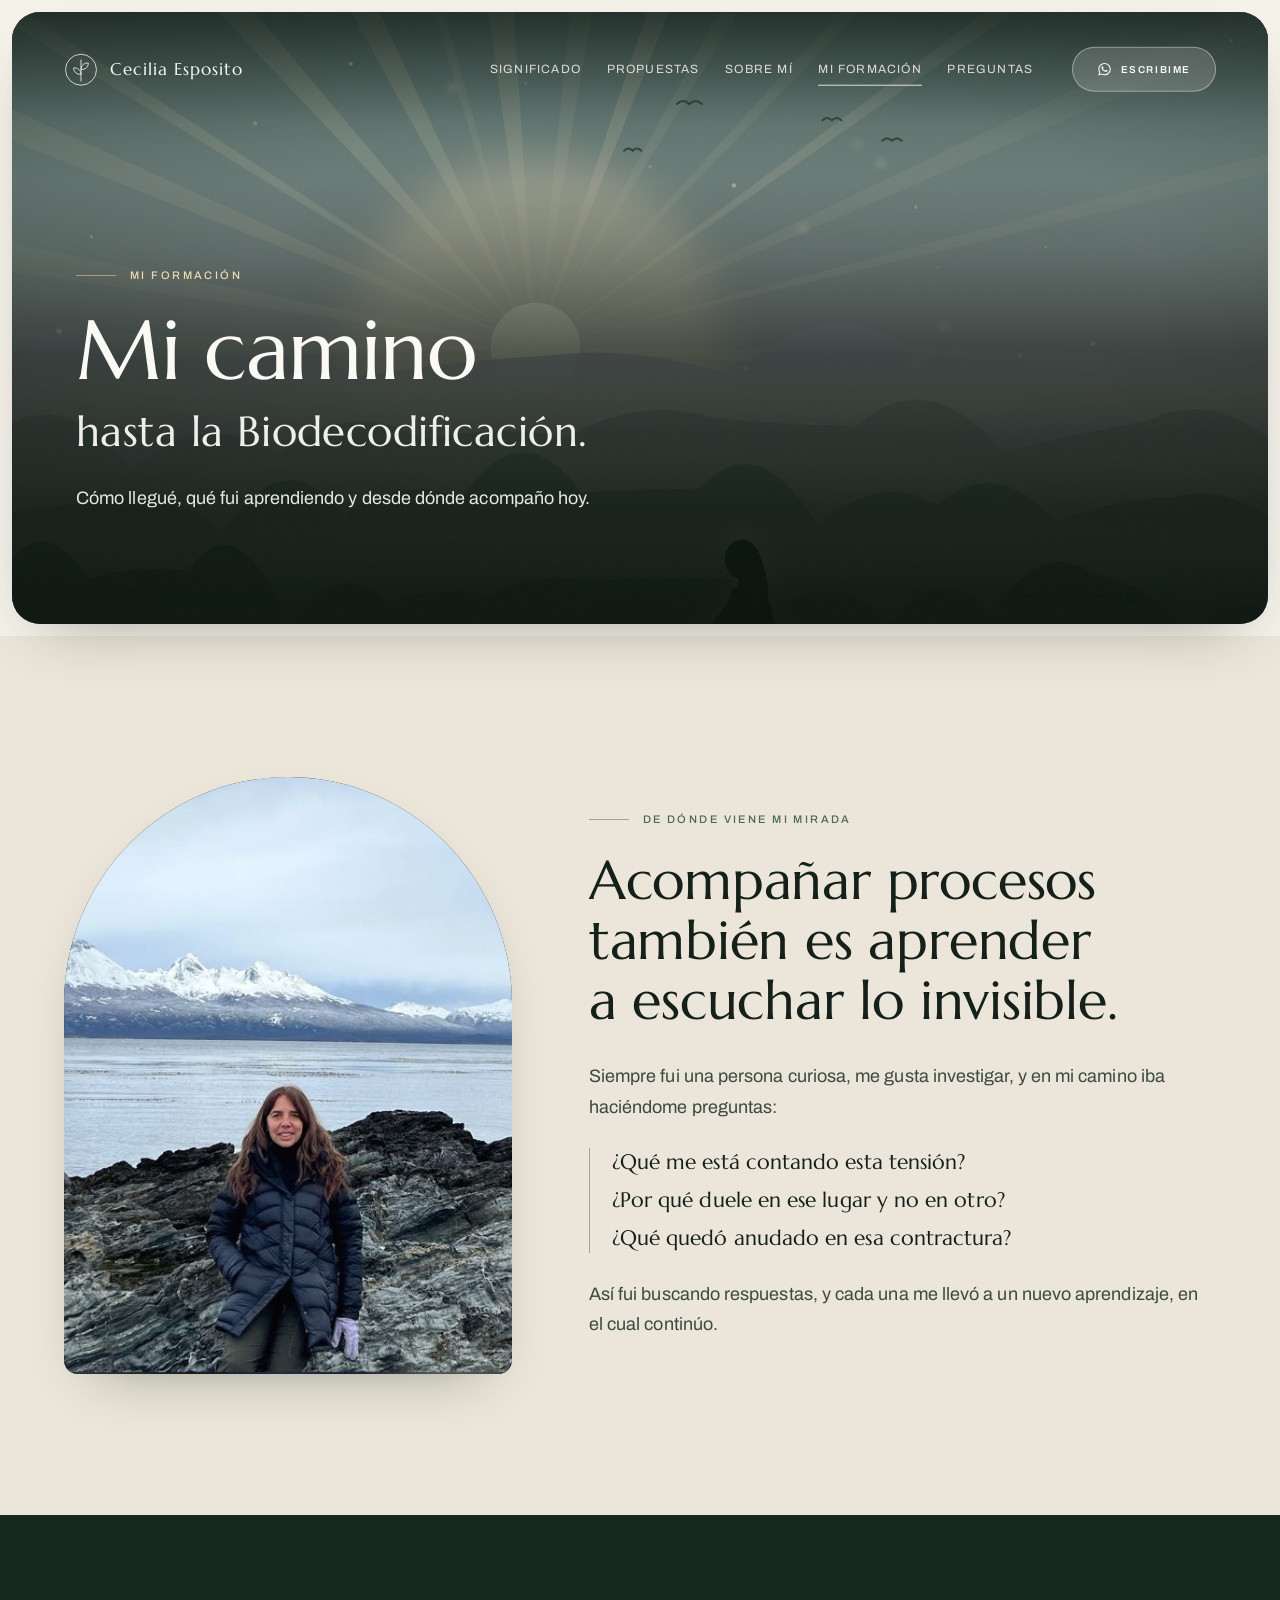
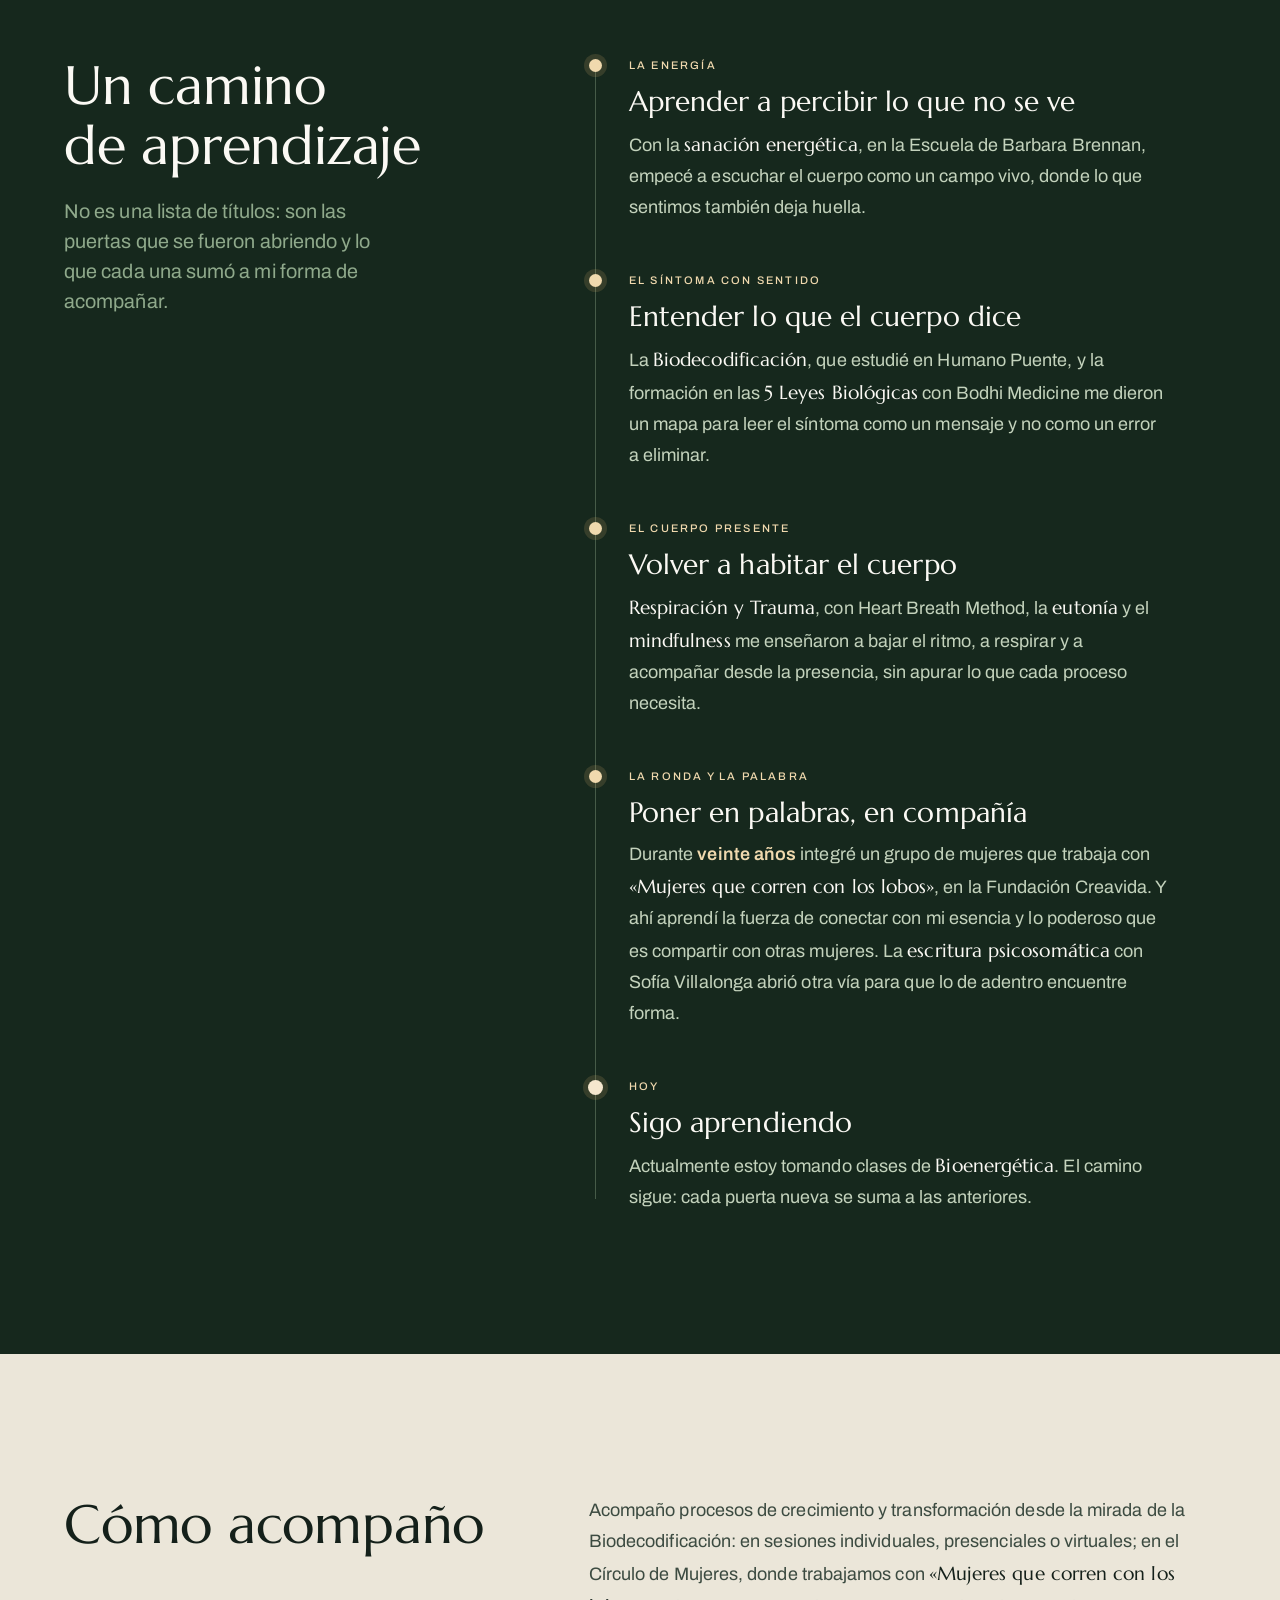
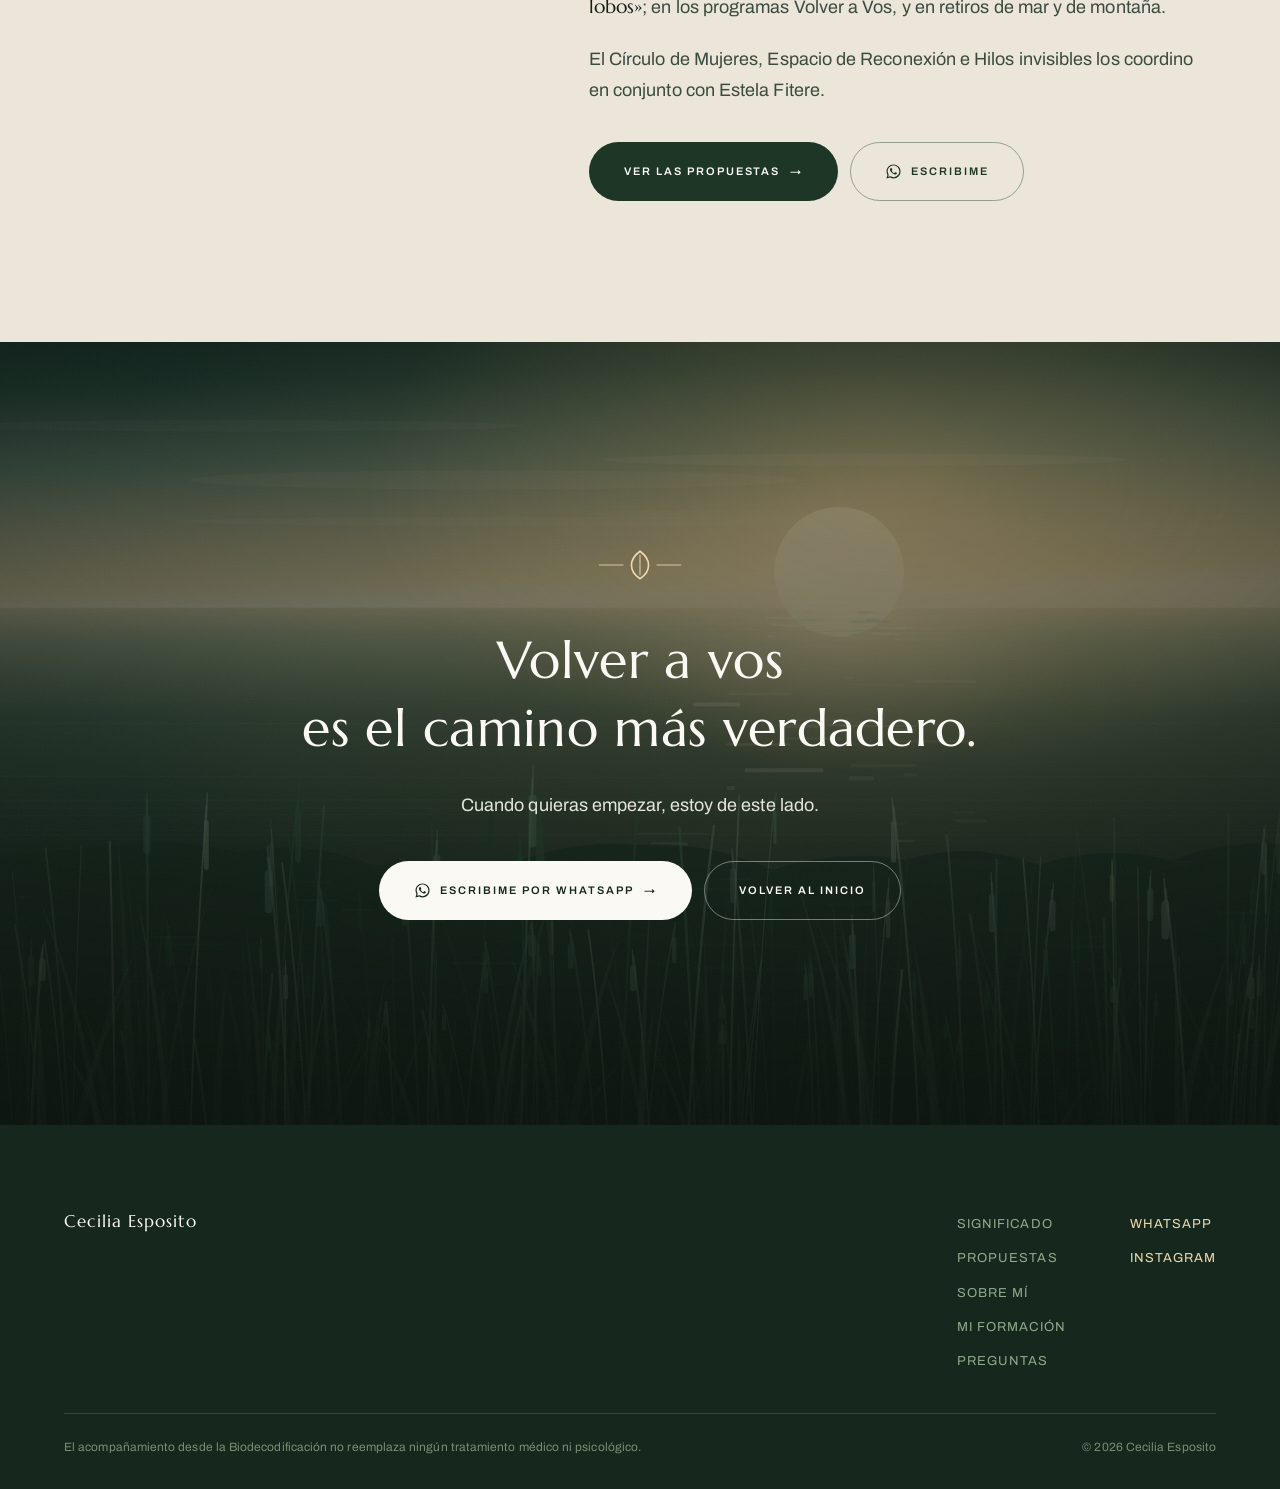
==== formacion.html @ 84618a2e "Web de Cecilia Esposito · Biodecodificación Sitio estático de dos páginas, sin build ni backend: - i" ====
<!doctype html>
<!--
  MI FORMACIÓN — segunda página del sitio, para no estirar la landing.
  Cuenta el camino de aprendizaje de Cecilia como tramos de un recorrido,
  no como un currículum: no hay años ni orden cronológico (no los tenemos),
  salvo el último tramo, "Hoy", que es lo que está estudiando ahora.
-->
<html lang="es-AR">
<head>
<meta charset="utf-8">
<meta name="viewport" content="width=device-width, initial-scale=1">
<title>Mi formación · Cecilia Esposito — Biodecodificación</title>
<meta name="description" content="El camino de aprendizaje de Cecilia Esposito: sanación energética, Biodecodificación, 5 Leyes Biológicas, respiración y trauma, escritura, eutonía, mindfulness y trabajo con grupos de mujeres.">
<meta name="theme-color" content="#16281D">
<meta property="og:type" content="profile">
<meta property="og:locale" content="es_AR">
<meta property="og:title" content="Mi formación · Cecilia Esposito">
<meta property="og:description" content="Cómo llegué a la Biodecodificación y todo lo que fui aprendiendo para acompañar.">
<meta property="og:image" content="assets/img/og.jpg">
<link rel="icon" href="assets/art/favicon.svg" type="image/svg+xml">
<link rel="preconnect" href="https://fonts.googleapis.com">
<link rel="preconnect" href="https://fonts.gstatic.com" crossorigin>
<link href="https://fonts.googleapis.com/css2?family=Marcellus&family=Archivo:wght@400;500;600&display=swap" rel="stylesheet">
<link rel="stylesheet" href="assets/css/styles.css">
</head>
<body>
<a class="skip" href="#contenido">Ir al contenido</a>

<svg class="sprite" aria-hidden="true" focusable="false">
  <symbol id="wa" viewBox="0 0 24 24">
    <path d="M12.04 2c-5.46 0-9.9 4.44-9.9 9.9 0 1.75.46 3.45 1.32 4.95L2 22l5.3-1.39a9.86 9.86 0 0 0 4.74 1.21h.01c5.46 0 9.9-4.44 9.9-9.9 0-2.64-1.03-5.13-2.9-7A9.82 9.82 0 0 0 12.04 2Zm0 18.02h-.01a8.2 8.2 0 0 1-4.18-1.15l-.3-.18-3.11.82.83-3.04-.2-.31a8.19 8.19 0 0 1-1.26-4.37c0-4.54 3.7-8.23 8.24-8.23 2.2 0 4.27.86 5.82 2.42a8.18 8.18 0 0 1 2.41 5.82c0 4.54-3.69 8.22-8.24 8.22Zm4.52-6.16c-.25-.13-1.47-.72-1.69-.8-.23-.09-.39-.13-.56.12s-.64.8-.79.97c-.14.16-.29.19-.54.06-.25-.12-1.05-.38-1.99-1.23-.74-.65-1.23-1.46-1.38-1.71-.14-.25-.01-.38.11-.51.11-.11.25-.29.37-.44.13-.15.17-.25.25-.42.09-.16.04-.31-.02-.44-.06-.12-.56-1.35-.77-1.84-.2-.49-.4-.42-.55-.43h-.47c-.16 0-.42.06-.64.31-.22.25-.84.82-.84 2s.86 2.32.98 2.48c.12.16 1.69 2.58 4.1 3.62.57.25 1.02.39 1.37.5.57.19 1.1.16 1.51.1.46-.07 1.42-.58 1.62-1.14.2-.56.2-1.04.14-1.14-.06-.11-.22-.17-.47-.29Z"/>
  </symbol>
  <symbol id="hoja" viewBox="0 0 64 26">
    <path d="M2 13h18M44 13h18" stroke="currentColor" stroke-width="1" opacity=".55" fill="none"/>
    <path d="M32 3c4.4 3.2 6.2 6.5 6.2 10S36.4 20.2 32 23c-4.4-2.8-6.2-6.5-6.2-10S27.6 6.2 32 3Z" fill="none" stroke="currentColor" stroke-width="1.2" stroke-linejoin="round"/>
    <path d="M32 5.5v15" stroke="currentColor" stroke-width="1" opacity=".7" fill="none"/>
  </symbol>
</svg>


<!-- ============ NAVEGACIÓN ============ -->
<header class="nav" id="nav">
  <div class="nav__inner">
    <a class="mark" href="index.html" aria-label="Cecilia Esposito, inicio">
      <svg class="mark__glyph" viewBox="0 0 40 40" aria-hidden="true" focusable="false">
        <circle cx="20" cy="20" r="18.2" fill="none" stroke="currentColor" stroke-width="1"/>
        <path d="M20 33.5C20 26 20 18 20 8.5" fill="none" stroke="currentColor" stroke-width="1.1" stroke-linecap="round"/>
        <path d="M20 25.5c-5.6 0-8.4-3-8.6-7.6 4.9-.5 8.4 2.4 8.6 7.6Z" fill="none" stroke="currentColor" stroke-width="1.1" stroke-linejoin="round"/>
        <path d="M20 19.8c5.6 0 8.4-3 8.6-7.6-4.9-.5-8.4 2.4-8.6 7.6Z" fill="none" stroke="currentColor" stroke-width="1.1" stroke-linejoin="round"/>
      </svg>
      <span class="mark__text">
        <span class="mark__name">Cecilia Esposito</span>
      </span>
    </a>

    <nav class="nav__links" aria-label="Secciones">
      <a href="index.html#enfoque">Significado</a>
      <a href="index.html#propuestas">Propuestas</a>
      <a href="index.html#sobre-mi">Sobre mí</a>
      <a href="formacion.html" aria-current="page">Mi formación</a>
      <a href="index.html#preguntas">Preguntas</a>
    </nav>

    <a class="btn btn--sm js-wa" data-msg="general" href="#"><svg class="btn__wa" aria-hidden="true"><use href="#wa"></use></svg>Escribime</a>

    <button class="burger" id="burger" aria-expanded="false" aria-controls="menu" aria-label="Abrir el menú">
      <span></span><span></span>
    </button>
  </div>
</header>

<div class="menu" id="menu" hidden>
  <nav class="menu__links" aria-label="Secciones">
    <a href="index.html">Inicio</a>
    <a href="index.html#enfoque">Significado</a>
    <a href="index.html#propuestas">Propuestas</a>
    <a href="index.html#sobre-mi">Sobre mí</a>
    <a href="formacion.html" aria-current="page">Mi formación</a>
    <a href="index.html#preguntas">Preguntas frecuentes</a>
  </nav>
  <a class="btn js-wa" data-msg="general" href="#"><svg class="btn__wa" aria-hidden="true"><use href="#wa"></use></svg>Escribime por WhatsApp</a>
</div>

<main id="top">

<!-- ============ 1. INICIO CORTO ============ -->
<section class="hero hero--corto" id="contenido">
  <div class="hero__panel">
    <div class="scene scene--hero-corto">
      <img class="scene__layer" src="assets/art/montana.svg" alt="" aria-hidden="true">
      <div class="scene__veil"></div>
    </div>

    <div class="hero__body">
      <p class="kicker kicker--light reveal">Mi formación</p>
      <h1 class="hero__title reveal">
        <span class="hero__title-lead">Mi camino</span>
        <span class="hero__title-rest">hasta la Biodecodificación.</span>
      </h1>
      <p class="hero__lead reveal">
        Cómo llegué, qué fui aprendiendo y desde dónde acompaño hoy.
      </p>
    </div>
  </div>
</section>

<!-- ============ 2. CÓMO LLEGUÉ ============ -->
<section class="mirada" id="como-llegue">
  <div class="wrap mirada__grid">
    <figure class="arch reveal">
      <div class="scene scene--arch">
        <img class="scene__layer" loading="lazy" decoding="async" src="assets/art/retrato.svg" alt="" aria-hidden="true">
        <div class="scene__photo" data-slot="retrato" data-alt="Cecilia Esposito frente al mar, con montañas nevadas detrás"></div>
      </div>
    </figure>

    <div class="mirada__text">
      <p class="kicker reveal">De dónde viene mi mirada</p>
      <h2 class="h2 reveal">Acompañar procesos también es aprender a escuchar lo&nbsp;invisible.</h2>

      <!-- Texto de Cecilia, con sus palabras. -->
      <div class="prose">
        <p class="reveal">Siempre fui una persona curiosa, me gusta investigar, y en mi camino iba haciéndome preguntas:</p>
        <ul class="preguntas-propias reveal">
          <li>¿Qué me está contando esta tensión?</li>
          <li>¿Por qué duele en ese lugar y no en otro?</li>
          <li>¿Qué quedó anudado en esa contractura?</li>
        </ul>
        <p class="reveal">Así fui buscando respuestas, y cada una me llevó a un nuevo aprendizaje, en el cual continúo.</p>
      </div>
    </div>
  </div>
</section>

<!-- ============ 3. EL CAMINO ============ -->
<section class="trayecto" id="camino">
  <div class="wrap trayecto__grid">
    <div class="trayecto__head">
      <h2 class="h2 h2--light reveal">Un camino de aprendizaje</h2>
      <p class="reveal">No es una lista de títulos: son las puertas que se fueron abriendo y lo que cada una sumó a mi forma de acompañar.</p>
    </div>

    <!-- Cada tramo agrupa formaciones afines; no siguen un orden de fechas.
         Para sumar una formación nueva, se agrega al tramo que corresponda
         o se copia un <li class="hito"> entero. -->
    <ol class="hitos">
      <li class="hito reveal">
        <p class="hito__tramo">La energía</p>
        <h3>Aprender a percibir lo que no se ve</h3>
        <p>Con la <em>sanación energética</em>, en la Escuela de Barbara Brennan, empecé a escuchar el cuerpo como un campo vivo, donde lo que sentimos también deja huella.</p>
      </li>
      <li class="hito reveal">
        <p class="hito__tramo">El síntoma con sentido</p>
        <h3>Entender lo que el cuerpo dice</h3>
        <p>La <em>Biodecodificación</em>, que estudié en Humano Puente, y la formación en las <em>5 Leyes Biológicas</em> con Bodhi Medicine me dieron un mapa para leer el síntoma como un mensaje y no como un error a eliminar.</p>
      </li>
      <li class="hito reveal">
        <p class="hito__tramo">El cuerpo presente</p>
        <h3>Volver a habitar el cuerpo</h3>
        <p><em>Respiración y Trauma</em>, con Heart Breath Method, la <em>eutonía</em> y el <em>mindfulness</em> me enseñaron a bajar el ritmo, a respirar y a acompañar desde la presencia, sin apurar lo que cada proceso necesita.</p>
      </li>
      <li class="hito reveal">
        <p class="hito__tramo">La ronda y la palabra</p>
        <h3>Poner en palabras, en compañía</h3>
        <p>Durante <strong>veinte años</strong> integré un grupo de mujeres que trabaja con <em>«Mujeres que corren con los lobos»</em>, en la Fundación Creavida. Y ahí aprendí la fuerza de conectar con mi esencia y lo poderoso que es compartir con otras mujeres. La <em>escritura psicosomática</em> con Sofía Villalonga abrió otra vía para que lo de adentro encuentre forma.</p>
      </li>
      <li class="hito hito--hoy reveal">
        <p class="hito__tramo">Hoy</p>
        <h3>Sigo aprendiendo</h3>
        <p>Actualmente estoy tomando clases de <em>Bioenergética</em>. El camino sigue: cada puerta nueva se suma a las anteriores.</p>
      </li>
    </ol>
  </div>
</section>

<!-- ============ 4. CÓMO ACOMPAÑO ============ -->
<section class="hoy">
  <div class="wrap hoy__grid">
    <h2 class="h2 reveal">Cómo acompaño</h2>
    <div class="hoy__texto">
      <div class="prose">
        <p class="reveal">Acompaño procesos de crecimiento y transformación desde la mirada de la Biodecodificación: en sesiones individuales, presenciales o virtuales; en el Círculo de Mujeres, donde trabajamos con <em>«Mujeres que corren con los lobos»</em>; en los programas Volver a Vos, y en retiros de mar y de montaña.</p>
        <p class="reveal">El Círculo de Mujeres, Espacio de Reconexión e Hilos invisibles los coordino en conjunto con Estela Fitere.</p>
      </div>
      <div class="hoy__acciones reveal">
        <a class="btn" href="index.html#propuestas">Ver las propuestas <span class="btn__arrow" aria-hidden="true">→</span></a>
        <a class="btn btn--ghost js-wa" data-msg="general" href="#"><svg class="btn__wa" aria-hidden="true"><use href="#wa"></use></svg>Escribime</a>
      </div>
    </div>
  </div>
</section>

<!-- ============ 5. CIERRE ============ -->
<section class="cierre">
  <div class="scene scene--cierre" data-parallax>
    <img class="scene__layer" loading="lazy" decoding="async" src="assets/art/hero-sky.svg" alt="" aria-hidden="true" data-depth="0">
    <img class="scene__layer" loading="lazy" decoding="async" src="assets/art/hero-mid.svg" alt="" aria-hidden="true" data-depth="12">
    <div class="scene__veil scene__veil--full"></div>
  </div>
  <div class="cierre__body">
    <svg class="cierre__hoja reveal" aria-hidden="true"><use href="#hoja"></use></svg>
    <h2 class="cierre__quote reveal">
      <span>Volver a vos</span>
      <span>es el camino más verdadero.</span>
    </h2>
    <p class="cierre__lead reveal">Cuando quieras empezar, estoy de este lado.</p>
    <div class="cierre__actions reveal">
      <a class="btn btn--light js-wa" data-msg="general" href="#"><svg class="btn__wa" aria-hidden="true"><use href="#wa"></use></svg>Escribime por WhatsApp <span class="btn__arrow" aria-hidden="true">→</span></a>
      <a class="btn btn--ghost-light" href="index.html">Volver al inicio</a>
    </div>
  </div>
</section>

</main>

<!-- ============ PIE ============ -->
<footer class="pie">
  <div class="wrap pie__grid">
    <div class="pie__brand">
      <span class="mark__name">Cecilia Esposito</span>
    </div>
    <nav class="pie__nav" aria-label="Pie">
      <a href="index.html#enfoque">Significado</a>
      <a href="index.html#propuestas">Propuestas</a>
      <a href="index.html#sobre-mi">Sobre mí</a>
      <a href="formacion.html" aria-current="page">Mi formación</a>
      <a href="index.html#preguntas">Preguntas</a>
    </nav>
    <div class="pie__contact">
      <a class="js-wa" data-msg="general" href="#">WhatsApp</a>
      <a href="https://www.instagram.com/ceciliaesposito2/" target="_blank" rel="noopener">Instagram</a>
    </div>
  </div>
  <div class="wrap pie__fine">
    <p>El acompañamiento desde la Biodecodificación no reemplaza ningún tratamiento médico ni psicológico.</p>
    <p>© <span id="anio">2026</span> Cecilia Esposito</p>
  </div>
</footer>

<a class="fab js-wa" data-msg="general" href="#" aria-label="Escribir por WhatsApp">
  <svg class="fab__wa" aria-hidden="true"><use href="#wa"></use></svg>
</a>

<script src="assets/js/main.js" defer></script>
</body>
</html>
---- assets/css/styles.css ----
/* ============================================================
   Cecilia Esposito · Biodecodificación
   Sistema visual: ver DESIGN.md en la raíz del proyecto.
   ============================================================ */

/* ---------- 1. Tokens ---------- */
:root {
  /* verde: el material del sitio */
  --forest:      #16281D;
  --pine:        #1E3626;
  --moss:        #33513A;
  --fern:        #4A6B4E;
  --sage:        #8FA98B;
  --sage-pale:   #C3D2BC;

  /* marfil: el aire */
  --bone:        #F5F2EA;
  --bone-deep:   #EBE6D9;
  --bone-veil:   #FBF9F4;

  /* luz */
  --sun:         #E0B472;
  --sun-rgb:     224 180 114;
  --sun-pale:    #F0D9AE;

  /* tinta */
  --ink:         #14201A;
  --ink-soft:    #3C4B41;
  /* tintas de composición: una sola por rol, con alfa variable */
  --ink-veil:    8 16 11;
  --ink-shadow:  20 32 24;

  --r-sm: 6px;  --r-md: 14px;  --r-lg: 28px;  --r-pill: 999px;

  --gutter:  clamp(20px, 5vw, 64px);
  --wrap:    1240px;
  --section: clamp(88px, 11vw, 168px);
  --nav-h:   78px;
  /* aire sobre la barra mientras flota sobre el hero; al pegarse arriba desaparece */
  --nav-top: clamp(14px, 2.4vw, 34px);

  --serif: "Marcellus", "Times New Roman", Times, serif;
  --sans:  "Archivo", system-ui, -apple-system, "Segoe UI", sans-serif;

  --ease:     cubic-bezier(.16, 1, .3, 1);
  --ease-out: cubic-bezier(.22, .61, .36, 1);

  --shadow-panel: 0 24px 60px -32px rgb(var(--ink-shadow) / .45);
  --shadow-card:  0 2px 4px -2px rgb(var(--ink-shadow) / .06),
                  0 12px 28px -18px rgb(var(--ink-shadow) / .18);
}

/* ---------- 2. Base ---------- */
*, *::before, *::after { box-sizing: border-box; }

html { scroll-behavior: smooth; scroll-padding-top: calc(var(--nav-h) + 16px); -webkit-text-size-adjust: 100%; }

body {
  margin: 0;
  background: var(--bone);
  color: var(--ink-soft);
  font-family: var(--sans);
  font-size: clamp(1rem, .955rem + .22vw, 1.125rem);
  line-height: 1.72;
  letter-spacing: .004em;
  -webkit-font-smoothing: antialiased;
  overflow-x: hidden;
}

img, svg { display: block; max-width: 100%; }
ul, ol { margin: 0; padding: 0; list-style: none; }
h1, h2, h3 { margin: 0; font-weight: 400; font-family: var(--serif); color: var(--ink); }
p { margin: 0; }
a { color: inherit; }

::selection { background: var(--sage-pale); color: var(--forest); }

:focus-visible {
  outline: 2px solid var(--sun);
  outline-offset: 3px;
  border-radius: var(--r-sm);
}

.skip {
  position: fixed; top: 10px; left: 10px; z-index: 200;
  padding: 12px 20px; border-radius: var(--r-pill);
  background: var(--forest); color: var(--bone-veil);
  font-size: .8rem; text-decoration: none;
  transform: translateY(-160%); transition: transform .3s var(--ease);
}
.skip:focus-visible { transform: none; }

.wrap {
  width: min(var(--wrap), 100% - 2 * var(--gutter));
  margin-inline: auto;
}

/* ---------- 3. Tipografía ---------- */
.h2 {
  font-size: clamp(2rem, 1.35rem + 2.7vw, 3.4rem);
  line-height: 1.1;
  letter-spacing: -.004em;
  text-wrap: balance;
  max-width: 17ch;
}
.h2--light { color: var(--bone-veil); }

.kicker {
  font-size: .6875rem;
  font-weight: 500;
  letter-spacing: .22em;
  text-transform: uppercase;
  color: var(--fern);
  display: flex;
  align-items: center;
  gap: 14px;
  margin-bottom: 22px;
}
.kicker::before {
  content: ""; flex: 0 0 40px; height: 1px;
  background: currentColor; opacity: .5;
}
.kicker--light { color: var(--sun-pale); }

.lead {
  font-size: clamp(1.0625rem, 1rem + .3vw, 1.25rem);
  max-width: 52ch;
  color: var(--ink-soft);
}

.prose p { max-width: 62ch; }
.prose p + p { margin-top: 1.15em; }
.prose em { font-family: var(--serif); font-style: normal; font-size: 1.08em; color: var(--ink); }

.mirada__acciones { display: flex; flex-wrap: wrap; gap: 12px; margin-top: 38px; }

/* ---------- 4. Botones ---------- */
.btn {
  --btn-bg: var(--pine);
  --btn-fg: var(--bone-veil);
  display: inline-flex;
  align-items: center;
  gap: 10px;
  padding: 20px 34px;
  border: 1px solid transparent;
  border-radius: var(--r-pill);
  background: var(--btn-bg);
  color: var(--btn-fg);
  font-family: var(--sans);
  font-size: .6875rem;
  font-weight: 600;
  letter-spacing: .18em;
  line-height: 1;
  text-transform: uppercase;
  text-decoration: none;
  white-space: nowrap;
  cursor: pointer;
  transition: background-color .35s var(--ease), color .35s var(--ease),
              border-color .35s var(--ease), transform .35s var(--ease);
}
.btn:hover { --btn-bg: var(--forest); transform: translateY(-2px); }
.btn__arrow { display: inline-block; transition: transform .35s var(--ease); }
.btn:hover .btn__arrow { transform: translateX(4px); }

.btn--light { --btn-bg: var(--bone-veil); --btn-fg: var(--forest); }
.btn--light:hover { --btn-bg: #fff; --btn-fg: var(--forest); }

.btn--ghost-light {
  --btn-bg: transparent; --btn-fg: var(--bone-veil);
  border-color: color-mix(in srgb, var(--bone-veil) 42%, transparent);
}
.btn--ghost-light:hover {
  --btn-bg: color-mix(in srgb, var(--bone-veil) 14%, transparent);
  --btn-fg: var(--bone-veil);
  border-color: var(--bone-veil);
}

.btn--ghost {
  --btn-bg: transparent; --btn-fg: var(--pine);
  border-color: color-mix(in srgb, var(--fern) 55%, transparent);
}
.btn--ghost:hover { --btn-bg: color-mix(in srgb, var(--sage-pale) 40%, transparent); --btn-fg: var(--forest); border-color: var(--pine); }

.btn--sm { padding: 14px 24px; font-size: .625rem; letter-spacing: .16em; }

/* el símbolo de WhatsApp vive una sola vez en el documento */
.sprite { position: absolute; width: 0; height: 0; overflow: hidden; }
.btn__wa {
  width: 17px; height: 17px;
  flex: none;
  fill: currentColor;
  margin-right: -1px;
}
.btn--sm .btn__wa { width: 15px; height: 15px; }

/* ---------- 5. Escenas (arte propio + slot de foto) ---------- */
.scene { position: absolute; inset: 0; overflow: hidden; background: var(--forest); }
.scene__layer {
  position: absolute; inset: -2%;
  width: 104%; height: 104%;
  /* la regla base img { max-width: 100% } la recortaba y dejaba una franja a la derecha */
  max-width: none;
  object-fit: cover;
  will-change: transform;
}
.scene__layer--near { filter: blur(3px); }

/* la foto real, cuando exista, tapa el arte generado */
.scene__photo {
  position: absolute; inset: 0;
  background-size: cover;
  background-position: center;
  opacity: 0;
  /* una foto de banco llega más saturada y más fría que este sitio */
  filter: saturate(.9) contrast(1.02);
  transition: opacity .8s var(--ease);
}
.scene__photo.is-on { opacity: 1; }

.scene__veil {
  position: absolute; inset: 0;
  background:
    /* abajo, donde vive el texto */
    linear-gradient(to top,
      rgb(var(--ink-veil) / .93) 0%,
      rgb(var(--ink-veil) / .84) 20%,
      rgb(var(--ink-veil) / .66) 44%,
      rgb(var(--ink-veil) / .32) 62%,
      rgb(var(--ink-veil) / .08) 78%,
      transparent 92%),
    /* arriba, para que la navegación se lea sobre cualquier cielo */
    linear-gradient(to bottom, rgb(var(--ink-veil) / .66) 0%, rgb(var(--ink-veil) / .42) 8%, rgb(var(--ink-veil) / .12) 18%, transparent 28%),
    /* viñeteo */
    radial-gradient(122% 96% at 55% 42%, transparent 30%, rgb(var(--ink-veil) / .5) 100%),
    /* baño verde: ata cualquier fotografía a la paleta */
    linear-gradient(rgb(24 58 40 / .16), rgb(24 58 40 / .16));
}
.scene__veil--full {
  background:
    radial-gradient(70% 60% at 72% 18%, rgb(var(--sun-rgb) / .22), transparent 62%),
    linear-gradient(to top, rgb(var(--ink-veil) / .9), rgb(var(--ink-veil) / .64) 52%, rgb(var(--ink-veil) / .44)),
    radial-gradient(110% 80% at 50% 50%, transparent 26%, rgb(var(--ink-veil) / .55) 100%);
}
/* grano: nada plano sobre verde */
.scene::after {
  content: "";
  position: absolute; inset: 0;
  pointer-events: none;
  opacity: .04;
  background-image: url("data:image/svg+xml,%3Csvg xmlns='http://www.w3.org/2000/svg' width='180' height='180'%3E%3Cfilter id='n'%3E%3CfeTurbulence type='fractalNoise' baseFrequency='.82' numOctaves='3'/%3E%3CfeColorMatrix type='saturate' values='0'/%3E%3C/filter%3E%3Crect width='180' height='180' filter='url(%23n)'/%3E%3C/svg%3E");
}

/* ---------- 6. Navegación ---------- */
.nav {
  position: fixed; inset: 0 0 auto; z-index: 100;
  height: var(--nav-h);
  transition: background-color .45s var(--ease), border-color .45s var(--ease), backdrop-filter .45s var(--ease);
  border-bottom: 1px solid transparent;
}
.nav__inner {
  width: min(var(--wrap), 100% - 2 * var(--gutter));
  margin-inline: auto;
  height: 100%;
  transform: translateY(var(--nav-top));
  transition: transform .45s var(--ease);
  display: flex;
  align-items: center;
  gap: clamp(16px, 3vw, 44px);
}
.nav.is-stuck .nav__inner { transform: none; }
.nav.is-stuck {
  background: color-mix(in srgb, var(--bone) 88%, transparent);
  backdrop-filter: blur(14px) saturate(1.2);
  -webkit-backdrop-filter: blur(14px) saturate(1.2);
  border-bottom-color: color-mix(in srgb, var(--sage) 38%, transparent);
}

.mark { display: flex; align-items: center; gap: 12px; text-decoration: none; color: var(--bone-veil); margin-right: auto; transition: color .45s var(--ease); }
.nav.is-stuck .mark { color: var(--forest); }
.mark__glyph { width: 34px; height: 34px; flex: none; opacity: .9; }
.mark__text { display: flex; flex-direction: column; gap: 3px; }
.mark__name { font-family: var(--serif); font-size: 1.0625rem; letter-spacing: .06em; line-height: 1; }

.nav__links { display: flex; gap: clamp(14px, 2vw, 30px); }
.nav__links a {
  position: relative;
  font-size: .75rem;
  letter-spacing: .1em;
  text-transform: uppercase;
  text-decoration: none;
  color: color-mix(in srgb, var(--bone-veil) 82%, transparent);
  padding: 6px 0;
  transition: color .35s var(--ease);
}
.nav.is-stuck .nav__links a { color: var(--ink-soft); }
.nav__links a::after {
  content: ""; position: absolute; left: 0; bottom: 0;
  width: 100%; height: 1px; background: currentColor;
  transform: scaleX(0); transform-origin: left;
  transition: transform .4s var(--ease);
}
.nav__links a:hover { color: var(--bone-veil); }
.nav.is-stuck .nav__links a:hover { color: var(--forest); }
.nav__links a:hover::after, .nav__links a.is-current::after, .nav__links a[aria-current="page"]::after { transform: scaleX(1); }

.nav > .nav__inner > .btn { flex: none; }
.nav .btn--sm { --btn-bg: color-mix(in srgb, var(--bone-veil) 16%, transparent); --btn-fg: var(--bone-veil); border-color: color-mix(in srgb, var(--bone-veil) 40%, transparent); }
.nav .btn--sm:hover { --btn-bg: var(--bone-veil); --btn-fg: var(--forest); border-color: var(--bone-veil); }
.nav.is-stuck .btn--sm { --btn-bg: var(--pine); --btn-fg: var(--bone-veil); border-color: transparent; }
.nav.is-stuck .btn--sm:hover { --btn-bg: var(--forest); }

.burger {
  display: none;
  width: 44px; height: 44px;
  border: 0; background: none; padding: 0;
  cursor: pointer;
  flex-direction: column; justify-content: center; align-items: flex-end; gap: 7px;
}
.burger span { display: block; width: 26px; height: 1.5px; background: var(--bone-veil); transition: transform .4s var(--ease), background-color .45s var(--ease); }
.nav.is-stuck .burger span { background: var(--forest); }
.burger[aria-expanded="true"] span { background: var(--forest); }
.burger[aria-expanded="true"] span:nth-child(1) { transform: translateY(4.25px) rotate(45deg); }
.burger[aria-expanded="true"] span:nth-child(2) { transform: translateY(-4.25px) rotate(-45deg); }

.menu {
  position: fixed; inset: 0; z-index: 99;
  background: var(--bone);
  padding: calc(var(--nav-h) + 40px) var(--gutter) 48px;
  display: flex; flex-direction: column; justify-content: space-between; gap: 40px;
}
.menu[hidden] { display: none; }
.menu__links { display: flex; flex-direction: column; gap: 4px; }
.menu__links a {
  font-family: var(--serif);
  font-size: clamp(1.5rem, 7vw, 2.25rem);
  color: var(--ink);
  text-decoration: none;
  padding: 10px 0;
  border-bottom: 1px solid color-mix(in srgb, var(--sage) 28%, transparent);
}
.menu .btn { justify-content: center; }

/* ---------- 7. Hero ---------- */
.hero { padding: 12px; }
.hero__panel {
  position: relative;
  min-height: min(94svh, 900px);
  border-radius: var(--r-lg);
  overflow: hidden;
  display: flex;
  align-items: flex-end;
  box-shadow: var(--shadow-panel);
}
.hero__body {
  position: relative; z-index: 2;
  width: min(var(--wrap), 100% - 2 * var(--gutter));
  margin-inline: auto;
  padding-block: clamp(48px, 8vh, 104px);
}
.hero__title {
  font-size: clamp(2.75rem, 1.4rem + 6vw, 5.25rem);
  line-height: 1.04;
  color: var(--bone-veil);
  max-width: 15ch;
  margin-bottom: 26px;
}
.hero__title-lead { display: block; letter-spacing: -.01em; }
.hero__title-rest {
  display: block;
  font-size: .5em;
  line-height: 1.22;
  letter-spacing: .01em;
  color: color-mix(in srgb, var(--bone-veil) 88%, var(--sage));
  margin-top: .28em;
  max-width: 22ch;
}
.hero__lead {
  color: color-mix(in srgb, var(--bone) 86%, var(--sage));
  max-width: 54ch;
  margin-bottom: 38px;
}
.hero__actions { display: flex; flex-wrap: wrap; gap: 12px; }

.hero__cue {
  position: absolute; z-index: 2;
  right: var(--gutter); bottom: clamp(48px, 8vh, 104px);
  width: 1px; height: 74px;
  background: color-mix(in srgb, var(--bone-veil) 26%, transparent);
  overflow: hidden;
}
.hero__cue span {
  position: absolute; inset: 0;
  background: var(--sun-pale);
  animation: cue 2.8s var(--ease-out) infinite;
}
@keyframes cue {
  0%   { transform: translateY(-100%); }
  55%  { transform: translateY(0); }
  100% { transform: translateY(100%); }
}

/* ---------- 8. Franja ---------- */
.strip { background: var(--bone-deep); }
.strip__list {
  width: min(var(--wrap), 100% - 2 * var(--gutter));
  margin-inline: auto;
  display: flex; flex-wrap: wrap;
  gap: clamp(20px, 5vw, 64px);
  padding: 26px 0;
  font-size: .8125rem;
  letter-spacing: .1em;
  text-transform: uppercase;
  color: var(--moss);
}
.strip__list li { display: flex; align-items: center; gap: 12px; }
.strip__list li::before {
  content: ""; width: 5px; height: 5px; border-radius: 50%;
  background: var(--sun); flex: none;
}

/* ---------- 9. Sobre mí ---------- */
.mirada { padding-block: var(--section); background: var(--bone-deep); }
.mirada__grid {
  display: grid;
  grid-template-columns: minmax(0, 5fr) minmax(0, 7fr);
  gap: clamp(32px, 6vw, 88px);
  align-items: center;
}
.arch { margin: 0; }
.scene--arch {
  position: relative;
  aspect-ratio: 3 / 4;
  border-radius: 50% 50% var(--r-md) var(--r-md) / 38% 38% var(--r-md) var(--r-md);
  box-shadow: var(--shadow-panel);
}
.mirada__text .h2 { margin-bottom: 30px; max-width: 20ch; }

/* ---------- 9b. ¿Te pasa esto? ---------- */
.paraquien { padding-block: var(--section); }
.paraquien__grid {
  display: grid;
  grid-template-columns: minmax(0, 5fr) minmax(0, 7fr);
  gap: clamp(28px, 5vw, 80px) clamp(32px, 6vw, 96px);
  align-items: start;
}
.paraquien .h2 { max-width: 13ch; }
.paraquien__list { display: flex; flex-direction: column; }
.paraquien__list li {
  padding: 22px 0 22px 34px;
  position: relative;
  border-top: 1px solid color-mix(in srgb, var(--sage) 44%, transparent);
  font-size: clamp(1.0625rem, 1rem + .3vw, 1.25rem);
  line-height: 1.5;
  color: var(--ink);
  text-wrap: pretty;
}
.paraquien__list li:last-child { border-bottom: 1px solid color-mix(in srgb, var(--sage) 44%, transparent); }
.paraquien__list li::before {
  content: "";
  position: absolute;
  left: 0; top: 34px;
  width: 18px; height: 1px;
  background: var(--sun);
}
.paraquien__cierre {
  grid-column: 2;
  display: flex;
  flex-direction: column;
  align-items: flex-start;
  gap: 26px;
}
.paraquien__cierre p {
  max-width: 42ch;
  font-size: clamp(1.0625rem, 1rem + .3vw, 1.25rem);
  line-height: 1.5;
  color: var(--ink-soft);
}

/* ---------- 10. Encabezado de sección ----------
   "¿Te pasa esto?", "Cómo empezamos" y "Preguntas" comparten la misma grilla
   5/7: título y acción a la izquierda, contenido a la derecha. Es lo que hace
   que las secciones se lean como un sistema y no como piezas sueltas.          */
.sec-head { margin-bottom: clamp(40px, 6vw, 72px); }
.sec-head .h2 { margin-bottom: 22px; }

/* en escritorio, el título de la columna izquierda acompaña mientras se lee la derecha */
@media (min-width: 1025px) {
  .paraquien .h2,
  .pasos__head,
  .preguntas__head,
  .trayecto__head { position: sticky; top: calc(var(--nav-h) + 40px); }
}

/* ---------- 11. Qué es ---------- */
.enfoque { padding-block: var(--section); background: var(--forest); }
.enfoque__head {
  display: grid;
  grid-template-columns: minmax(0, 5fr) minmax(0, 7fr);
  gap: 24px clamp(32px, 6vw, 96px);
  align-items: end;
  margin-bottom: clamp(48px, 7vw, 96px);
}
.enfoque .h2 { max-width: 11ch; }
.enfoque__lead {
  font-size: clamp(1.0625rem, 1rem + .3vw, 1.25rem);
  line-height: 1.6;
  color: var(--sage-pale);
  max-width: 46ch;
}
.pilares { display: grid; grid-template-columns: repeat(3, minmax(0, 1fr)); gap: clamp(28px, 4vw, 64px); }
.pilar { padding-top: 32px; border-top: 1px solid color-mix(in srgb, var(--sage) 34%, transparent); }
.pilar__glyph { width: 48px; height: 48px; color: var(--sun-pale); opacity: .9; margin-bottom: 26px; }
.pilar h3 {
  color: var(--bone-veil);
  font-size: clamp(1.3rem, 1.1rem + .8vw, 1.75rem);
  line-height: 1.2;
  margin-bottom: 14px;
  text-wrap: balance;
}
.pilar p { color: var(--sage); font-size: .9375rem; line-height: 1.7; max-width: 36ch; }
.enfoque__nota {
  margin-top: clamp(48px, 6vw, 80px);
  display: flex; align-items: center; gap: 12px;
  font-size: .8125rem;
  color: var(--sage);
}
.enfoque__nota::before { content: ""; width: 5px; height: 5px; border-radius: 50%; background: var(--sun); flex: none; }

/* ---------- 12. Propuestas ----------
   Cuatro tarjetas con la misma anatomía —imagen, tipo, nombre, texto, dato,
   acción— para que se comparen de un vistazo.                               */
.propuestas { padding-block: var(--section); }
.ofertas { display: grid; grid-template-columns: repeat(2, minmax(0, 1fr)); gap: clamp(16px, 2vw, 24px); }
.oferta {
  display: flex; flex-direction: column;
  background: var(--bone-veil);
  border: 1px solid color-mix(in srgb, var(--sage) 30%, transparent);
  border-radius: var(--r-lg);
  overflow: hidden;
  box-shadow: var(--shadow-card);
}
.oferta__media {
  position: relative;
  padding: clamp(26px, 3vw, 40px) clamp(26px, 3vw, 40px) 0;
  /* un aura apenas visible detrás de la piedra */
  background: radial-gradient(64% 80% at 50% 58%, color-mix(in srgb, var(--sage-pale) 38%, transparent), transparent 72%);
}

/* ---------- Piedra ----------
   Las imágenes de los servicios no son rectángulos: son piedras de río.
   Cada una tiene su forma (--forma) y un contorno fino con OTRA forma
   (--forma-2), levemente corrido: las dos líneas se cruzan como un campo
   alrededor de la piedra. Al pasar el mouse intercambian las formas.        */
.piedra {
  --forma:   62% 38% 54% 46% / 50% 58% 42% 50%;
  --forma-2: 46% 54% 40% 60% / 58% 44% 56% 42%;
  position: relative;
  aspect-ratio: 16 / 10;
  border-radius: var(--forma);
  box-shadow: 0 22px 34px -26px rgb(var(--ink-shadow) / .55);
  transition: border-radius 2s var(--ease);
}
.piedra .scene { border-radius: inherit; }
.piedra::before {
  content: "";
  position: absolute; inset: -12px -8px -14px -10px;
  border-radius: var(--forma-2);
  border: 1px solid color-mix(in srgb, var(--fern) 55%, transparent);
  pointer-events: none;
  transition: border-radius 2s var(--ease), inset 2s var(--ease);
}
.oferta:hover .piedra { border-radius: var(--forma-2); }
.oferta:hover .piedra::before { border-radius: var(--forma); inset: -9px -14px -11px -12px; }

.piedra--sesion    { --forma: 66% 34% 58% 42% / 50% 58% 42% 50%; --forma-2: 48% 52% 38% 62% / 60% 44% 56% 40%; }
.piedra--circulo   { --forma: 54% 46% 42% 58% / 60% 52% 48% 40%; --forma-2: 44% 56% 58% 42% / 46% 60% 40% 54%; }
.piedra--programas { --forma: 36% 64% 54% 46% / 56% 40% 60% 44%; --forma-2: 60% 40% 40% 60% / 42% 58% 46% 54%; }
.piedra--mar       { --forma: 62% 38% 44% 56% / 46% 58% 42% 54%; --forma-2: 42% 58% 60% 40% / 58% 42% 56% 44%; }
.piedra--montana   { --forma: 40% 60% 58% 42% / 58% 42% 54% 46%; --forma-2: 60% 40% 42% 58% / 44% 56% 42% 58%; }

/* Retiros: dos piedras que se superponen; sus contornos se cruzan */
.oferta__media--doble { display: flex; }
.oferta__media--doble .piedra { flex: 1 1 0; aspect-ratio: 21 / 25; }
.oferta__media--doble .piedra + .piedra {
  margin-left: -6%;
  /* un borde del color de la tarjeta separa una piedra de la otra */
  box-shadow: 0 0 0 4px var(--bone-veil), 0 22px 34px -26px rgb(var(--ink-shadow) / .55);
}

.scene--oferta .scene__layer { transition: transform 1.4s var(--ease); }
.oferta:hover .scene--oferta .scene__layer { transform: scale(1.045); }
.oferta__rotulo {
  /* arriba, sobre el cielo: abajo están las personas */
  position: absolute; left: 50%; top: 14%; z-index: 2;
  transform: translateX(-50%);
  padding: 6px 12px;
  border-radius: var(--r-pill);
  background: rgb(var(--ink-veil) / .55);
  color: var(--bone-veil);
  font-size: .625rem;
  font-weight: 500;
  letter-spacing: .2em;
  text-transform: uppercase;
}
.oferta__body {
  flex: 1;
  display: flex; flex-direction: column; align-items: flex-start;
  padding: clamp(26px, 3vw, 44px);
}
.oferta__tipo {
  font-size: .6875rem;
  font-weight: 500;
  letter-spacing: .2em;
  text-transform: uppercase;
  color: var(--fern);
  margin-bottom: 14px;
}
.oferta__titulo {
  font-size: clamp(1.6rem, 1.2rem + 1.4vw, 2.25rem);
  line-height: 1.12;
  margin-bottom: 14px;
}
.oferta__texto { max-width: 48ch; }
.oferta__texto em { font-family: var(--serif); font-style: normal; color: var(--ink); }
.oferta__datos { display: flex; flex-wrap: wrap; gap: 8px; margin: 22px 0 32px; }
.oferta__datos li {
  padding: 8px 16px;
  border: 1px solid color-mix(in srgb, var(--sage) 52%, transparent);
  border-radius: var(--r-pill);
  font-size: .75rem;
  letter-spacing: .05em;
  color: var(--moss);
}
.oferta__programas { width: 100%; margin: 20px 0 32px; }
.oferta__programas li {
  display: flex; flex-wrap: wrap; justify-content: space-between; align-items: baseline;
  gap: 2px 16px;
  padding: 11px 0;
  border-top: 1px solid color-mix(in srgb, var(--sage) 34%, transparent);
  font-family: var(--serif);
  font-size: 1.0625rem;
  line-height: 1.35;
  color: var(--ink);
}
.oferta__programas li:last-child { border-bottom: 1px solid color-mix(in srgb, var(--sage) 34%, transparent); }
.oferta__programas span {
  font-family: var(--sans);
  font-size: .625rem;
  letter-spacing: .14em;
  text-transform: uppercase;
  color: var(--fern);
}
/* el botón siempre al pie: las cuatro tarjetas terminan a la misma altura */
.oferta__body > .btn { margin-top: auto; }

/* ---------- 13. Cómo empezamos ---------- */
.pasos { padding-block: var(--section); background: var(--forest); }
.pasos__grid {
  display: grid;
  grid-template-columns: minmax(0, 5fr) minmax(0, 7fr);
  gap: clamp(28px, 5vw, 80px) clamp(32px, 6vw, 96px);
  align-items: start;
}
.pasos__head p {
  margin: 22px 0 32px;
  font-size: clamp(1.0625rem, 1rem + .3vw, 1.25rem);
  line-height: 1.5;
  color: var(--sage);
  max-width: 30ch;
}
.pasos__list { counter-reset: paso; }
.paso {
  display: grid;
  grid-template-columns: 64px minmax(0, 1fr);
  gap: 0 20px;
  padding: 28px 0;
  border-top: 1px solid color-mix(in srgb, var(--sage) 30%, transparent);
}
.paso:last-child { border-bottom: 1px solid color-mix(in srgb, var(--sage) 30%, transparent); }
/* acá el número sí dice algo: es el orden en que pasan las cosas */
.paso::before {
  counter-increment: paso;
  content: counter(paso);
  grid-row: span 2;
  font-family: var(--serif);
  font-size: 2.75rem;
  line-height: .95;
  color: var(--sun-pale);
}
.paso h3 {
  color: var(--bone-veil);
  font-size: clamp(1.3rem, 1.1rem + .8vw, 1.75rem);
  margin-bottom: 8px;
}
.paso p { color: var(--sage); font-size: .9375rem; max-width: 44ch; }

/* ---------- 14. Preguntas ---------- */
.preguntas { padding-block: var(--section); }
.preguntas__grid {
  display: grid;
  grid-template-columns: minmax(0, 5fr) minmax(0, 7fr);
  gap: clamp(28px, 5vw, 80px) clamp(32px, 6vw, 96px);
  align-items: start;
}
.preguntas .h2 { max-width: 10ch; }
.preguntas__head p {
  margin: 22px 0 32px;
  font-size: clamp(1.0625rem, 1rem + .3vw, 1.25rem);
  line-height: 1.5;
  max-width: 30ch;
}
.faq__item { border-top: 1px solid color-mix(in srgb, var(--sage) 44%, transparent); }
.faq__item:last-child { border-bottom: 1px solid color-mix(in srgb, var(--sage) 44%, transparent); }
.faq__item summary {
  list-style: none;
  cursor: pointer;
  display: flex; justify-content: space-between; align-items: center;
  gap: 24px;
  padding: 24px 0;
  font-family: var(--serif);
  font-size: clamp(1.0625rem, 1rem + .3vw, 1.25rem);
  line-height: 1.4;
  color: var(--ink);
  transition: color .3s var(--ease);
}
.faq__item summary::-webkit-details-marker { display: none; }
.faq__item summary:hover { color: var(--moss); }
.faq__item summary::after {
  content: "";
  flex: none;
  width: 14px; height: 14px;
  background:
    linear-gradient(var(--fern), var(--fern)) center / 100% 1.5px no-repeat,
    linear-gradient(var(--fern), var(--fern)) center / 1.5px 100% no-repeat;
  transition: transform .45s var(--ease);
}
.faq__item[open] summary::after { transform: rotate(45deg); }
.faq__a { padding: 0 44px 28px 0; }
.faq__a p { max-width: 58ch; }
/* la respuesta aparece con un fundido corto; animar la altura haría saltar la página */
.faq__item[open] .faq__a { animation: respuesta .55s var(--ease) both; }
@keyframes respuesta {
  from { opacity: 0; transform: translateY(-6px); }
  to   { opacity: 1; transform: none; }
}

/* ---------- 14b. Página de Formación ---------- */
.hero--corto .hero__panel { min-height: min(68svh, 640px); }
.scene--hero-corto .scene__layer { object-position: 50% 40%; }

/* las preguntas de Cecilia: cada una en su renglón, con la voz de los títulos */
.preguntas-propias {
  margin: 1.4em 0;
  padding-left: 22px;
  border-left: 1px solid color-mix(in srgb, var(--fern) 50%, transparent);
  display: flex; flex-direction: column; gap: .5em;
}
.preguntas-propias li {
  font-family: var(--serif);
  font-size: clamp(1.125rem, 1.05rem + .35vw, 1.3rem);
  line-height: 1.4;
  color: var(--ink);
  text-wrap: balance;
}

.trayecto { padding-block: var(--section); background: var(--forest); }
.trayecto__grid {
  display: grid;
  grid-template-columns: minmax(0, 5fr) minmax(0, 7fr);
  gap: clamp(28px, 5vw, 80px) clamp(32px, 6vw, 96px);
  align-items: start;
}
.trayecto__head p {
  margin-top: 22px;
  font-size: clamp(1.0625rem, 1rem + .3vw, 1.25rem);
  line-height: 1.5;
  color: var(--sage);
  max-width: 30ch;
}
/* la línea de tiempo: un trazo vertical con un punto de luz por cada hito */
.hitos { position: relative; display: flex; flex-direction: column; gap: clamp(34px, 4vw, 48px); }
.hitos::before {
  content: "";
  position: absolute; left: 6px; top: 14px; bottom: 14px;
  width: 1px;
  background: color-mix(in srgb, var(--sage) 40%, transparent);
}
.hito { position: relative; margin-left: 40px; }
.hito::before {
  content: "";
  position: absolute; left: -40px; top: 3px;
  width: 13px; height: 13px; border-radius: 50%;
  background: var(--sun-pale);
  box-shadow: 0 0 0 5px rgb(var(--sun-rgb) / .16);
}
.hito__tramo {
  font-size: .6875rem; font-weight: 500;
  letter-spacing: .2em; text-transform: uppercase;
  color: var(--sun-pale);
  margin-bottom: 10px;
}
.hito h3 {
  color: var(--bone-veil);
  font-size: clamp(1.3rem, 1.1rem + .8vw, 1.75rem);
  line-height: 1.2;
  text-wrap: balance;
}
.hito h3 + p { color: var(--sage-pale); max-width: 54ch; margin-top: 10px; }
/* las disciplinas se nombran dentro del relato, no como renglones de currículum */
.hito em { font-family: var(--serif); font-style: normal; color: var(--bone-veil); font-size: 1.06em; }
.hito strong { font-weight: 600; color: var(--sun-pale); }

/* el último tramo sigue en curso: su punto de luz late despacio */
.hito--hoy::before {
  width: 15px; height: 15px; left: -41px;
  background: color-mix(in srgb, var(--sun-pale) 55%, var(--bone-veil));
  animation: latido 3.6s var(--ease-out) infinite;
}
@keyframes latido {
  0%, 100% { box-shadow: 0 0 0 5px rgb(var(--sun-rgb) / .18), 0 0 18px 2px rgb(var(--sun-rgb) / .35); }
  50%      { box-shadow: 0 0 0 11px rgb(var(--sun-rgb) / .06), 0 0 30px 6px rgb(var(--sun-rgb) / .5); }
}

.hoy { padding-block: var(--section); background: var(--bone-deep); }
.hoy__grid {
  display: grid;
  grid-template-columns: minmax(0, 5fr) minmax(0, 7fr);
  gap: clamp(28px, 5vw, 80px) clamp(32px, 6vw, 96px);
  align-items: start;
}
.hoy__acciones { display: flex; flex-wrap: wrap; gap: 12px; margin-top: 36px; }

/* ---------- 15. Llamada final ---------- */
.cierre {
  position: relative;
  isolation: isolate;
  padding-block: clamp(104px, 16vw, 220px);
  overflow: hidden;
}
.cierre .scene { z-index: -1; }
/* el cierre es más bajo que el hero: sin este encuadre el sol cae detrás de la frase */
.scene--cierre .scene__layer { object-position: 50% 100%; }
.cierre__body {
  width: min(var(--wrap), 100% - 2 * var(--gutter));
  margin-inline: auto;
  text-align: center;
  display: flex; flex-direction: column; align-items: center;
}
.cierre__hoja {
  width: 88px; height: 36px;
  color: var(--sun-pale);
  opacity: .75;
  margin-bottom: clamp(28px, 4vw, 44px);
}
.cierre__quote {
  font-size: clamp(1.75rem, 1.05rem + 3vw, 3.25rem);
  line-height: 1.3;
  letter-spacing: .006em;
  color: var(--bone-veil);
}
/* cada línea corta donde corta el sentido, no donde llega el ancho */
.cierre__quote span { display: block; text-wrap: balance; }
.cierre__lead { margin: 28px 0 40px; color: color-mix(in srgb, var(--bone) 84%, var(--sage)); }
.cierre__actions { display: flex; flex-wrap: wrap; gap: 12px; justify-content: center; }

/* ---------- 17. Pie ---------- */
.pie { background: var(--forest); color: var(--sage-pale); padding-block: clamp(48px, 7vw, 88px) 32px; }
.pie__grid {
  display: grid;
  grid-template-columns: minmax(0, 1fr) auto auto;
  gap: clamp(28px, 5vw, 72px);
  align-items: start;
  padding-bottom: 40px;
  border-bottom: 1px solid color-mix(in srgb, var(--sage) 26%, transparent);
}
.pie__brand { display: flex; flex-direction: column; gap: 8px; color: var(--bone-veil); }
.pie__nav, .pie__contact { display: flex; flex-direction: column; gap: 12px; }
.pie__nav a, .pie__contact a {
  font-size: .8125rem;
  letter-spacing: .08em;
  text-transform: uppercase;
  text-decoration: none;
  color: var(--sage);
  transition: color .3s var(--ease);
  cursor: pointer;
}
.pie__nav a:hover, .pie__contact a:hover { color: var(--bone-veil); }
.pie__contact a { color: var(--sun-pale); }
.pie__fine {
  display: flex; flex-wrap: wrap; justify-content: space-between; gap: 12px;
  padding-top: 24px;
  font-size: .75rem;
  line-height: 1.6;
  color: color-mix(in srgb, var(--sage) 80%, var(--forest));
}

/* ---------- 18. Botón flotante ---------- */
.fab {
  position: fixed;
  right: 18px; bottom: 18px;
  z-index: 90;
  display: none;
  width: 58px; height: 58px;
  align-items: center; justify-content: center;
  border-radius: 50%;
  background: var(--pine);
  color: var(--bone-veil);
  box-shadow: 0 6px 14px -4px rgb(var(--ink-shadow) / .4), 0 18px 34px -18px rgb(var(--ink-shadow) / .6);
  opacity: 0; transform: translateY(16px) scale(.9); pointer-events: none;
  transition: opacity .45s var(--ease), transform .45s var(--ease);
}
.fab__wa { width: 28px; height: 28px; fill: currentColor; }
.fab.is-on { opacity: 1; transform: none; pointer-events: auto; }

/* ---------- 19. Movimiento ---------- */
.reveal {
  opacity: 0;
  transform: translateY(18px);
  filter: blur(10px);
  transition: opacity .9s var(--ease), transform .9s var(--ease), filter .9s var(--ease);
}
.reveal.is-in { opacity: 1; transform: none; filter: none; }

/* ---------- 20. Adaptación ---------- */
@media (max-width: 1024px) {
  :root { --nav-h: 68px; }
  .nav__links { display: none; }
  .burger { display: flex; }
  .nav > .nav__inner > .btn--sm { display: none; }
  .fab { display: flex; }

  .mirada__grid { grid-template-columns: 1fr; gap: 40px; }
  .paraquien__grid, .pasos__grid, .preguntas__grid, .trayecto__grid, .hoy__grid { grid-template-columns: 1fr; gap: 32px; }
  .paraquien .h2 { max-width: 18ch; }
  .paraquien__cierre { grid-column: 1; }
  .pasos__head p, .preguntas__head p { margin-bottom: 28px; }
  .preguntas .h2 { max-width: 18ch; }
  .arch { max-width: 460px; }
  .mirada__text .h2 { max-width: 22ch; }

  .enfoque__head { grid-template-columns: 1fr; align-items: start; }
  .enfoque .h2 { max-width: 18ch; }
  .pilares { grid-template-columns: 1fr; gap: 0; }
  .pilar { display: grid; grid-template-columns: 48px minmax(0, 1fr); gap: 0 22px; padding: 28px 0; }
  .pilar__glyph { grid-row: span 2; margin-bottom: 0; }
  .pilar p { max-width: 52ch; }

  .pie__grid { grid-template-columns: 1fr 1fr; }
  .pie__brand { grid-column: 1 / -1; }
}

@media (max-width: 820px) {
  .ofertas { grid-template-columns: 1fr; }
}

@media (max-width: 640px) {
  .hero { padding: 0; }
  /* en pantalla angosta el recorte se come el sol: corro el encuadre a la derecha */
  .scene--hero .scene__layer { object-position: 68% 50%; }
  .hero__panel { border-radius: 0; min-height: 100svh; box-shadow: none; }
  .hero--corto .hero__panel { min-height: 78svh; }
  .hero__cue { display: none; }
  /* en celular toda acción principal va a lo ancho, como en el hero: mismo gesto en toda la página */
  .hero__actions .btn,
  .oferta__body > .btn,
  .paraquien__cierre .btn,
  .pasos__head .btn,
  .preguntas__head .btn,
  .mirada__acciones .btn,
  .hoy__acciones .btn,
  .cierre__actions .btn { width: 100%; justify-content: center; }

  .strip__list { flex-direction: column; gap: 12px; padding: 22px 0; }

  .paso { grid-template-columns: 48px minmax(0, 1fr); gap: 0 16px; }
  .paso::before { font-size: 2.25rem; }
  .faq__a { padding-right: 0; }

  .pie__grid { grid-template-columns: 1fr; }
  .pie__fine { flex-direction: column; }
}

@media (prefers-reduced-motion: reduce) {
  html { scroll-behavior: auto; }
  .reveal { opacity: 1; transform: none; filter: none; transition: none; }
  .hero__cue span { animation: none; transform: translateY(0); }
  .scene__layer { transform: none !important; }
  .hito--hoy::before { animation: none; }
  .oferta:hover .piedra { border-radius: var(--forma); }
  .oferta:hover .piedra::before { border-radius: var(--forma-2); inset: -12px -8px -14px -10px; }
  *, *::before, *::after { transition-duration: .01ms !important; animation-duration: .01ms !important; }
}
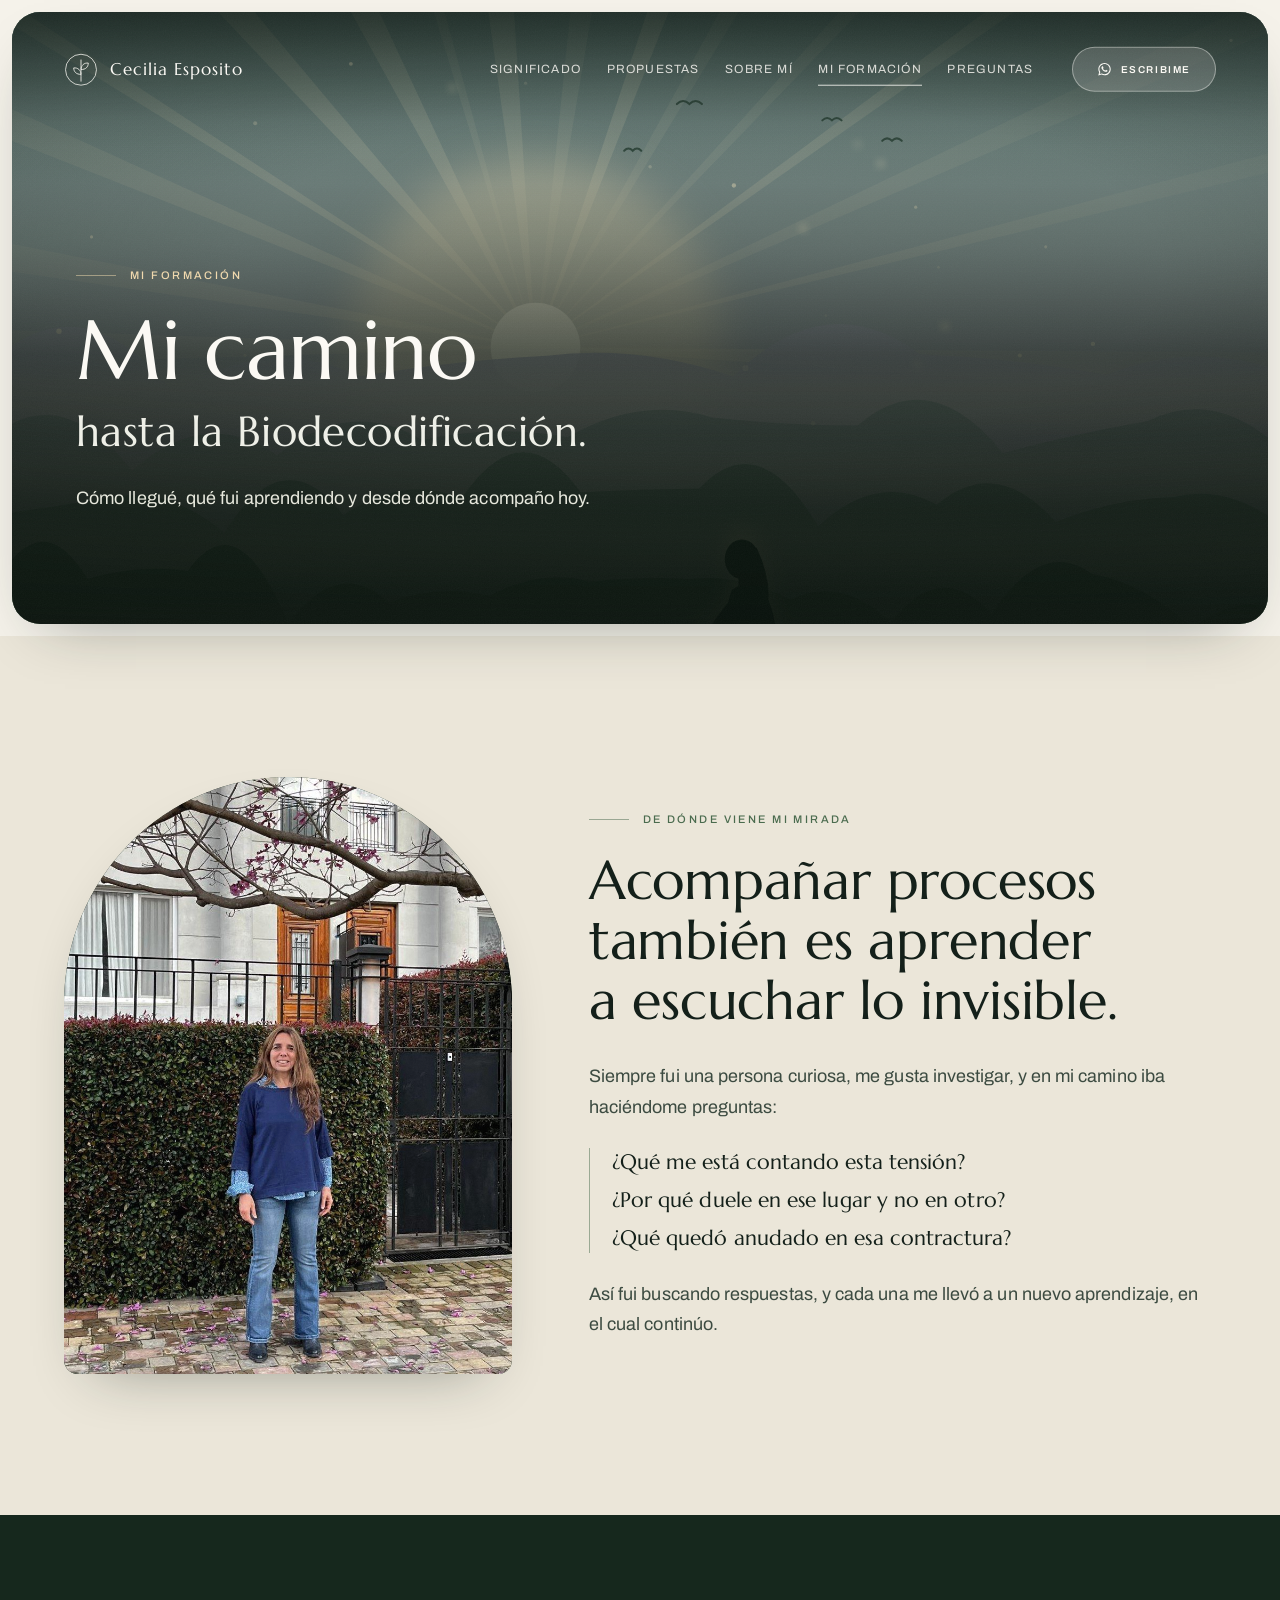
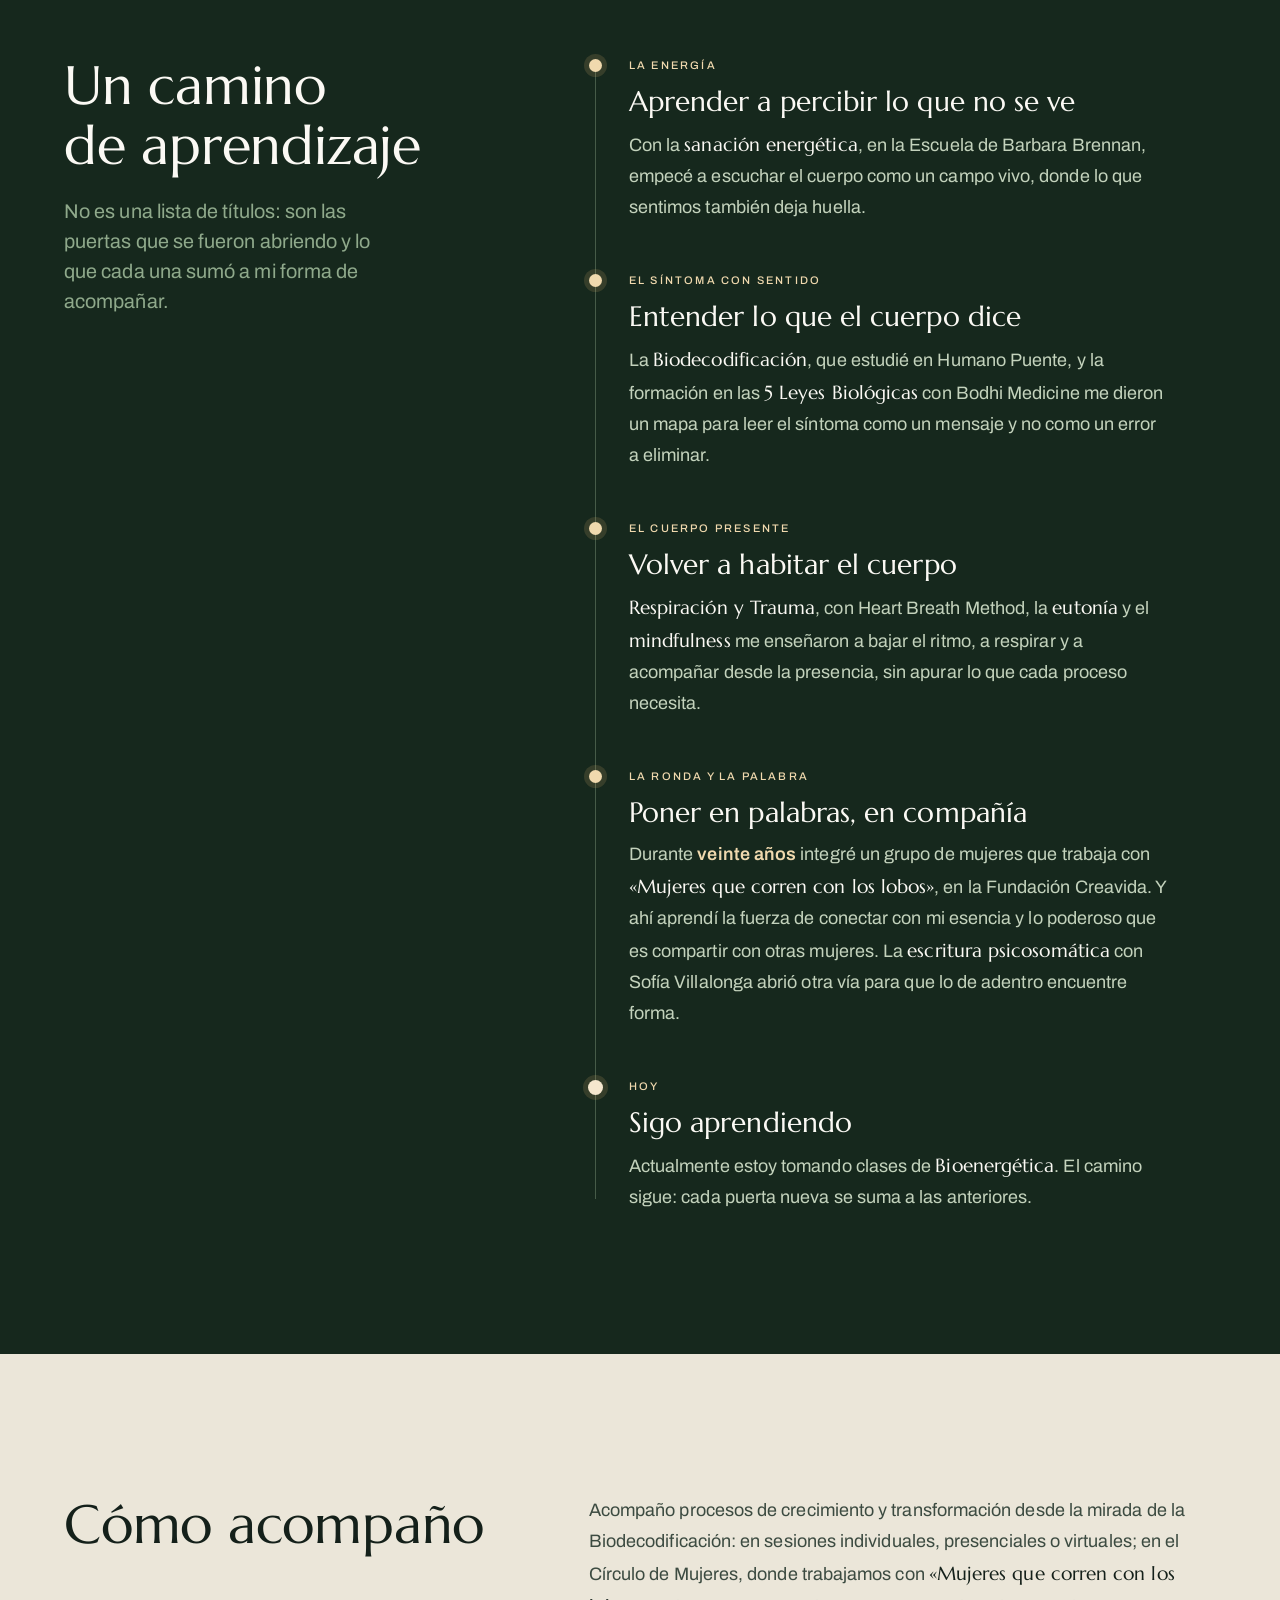
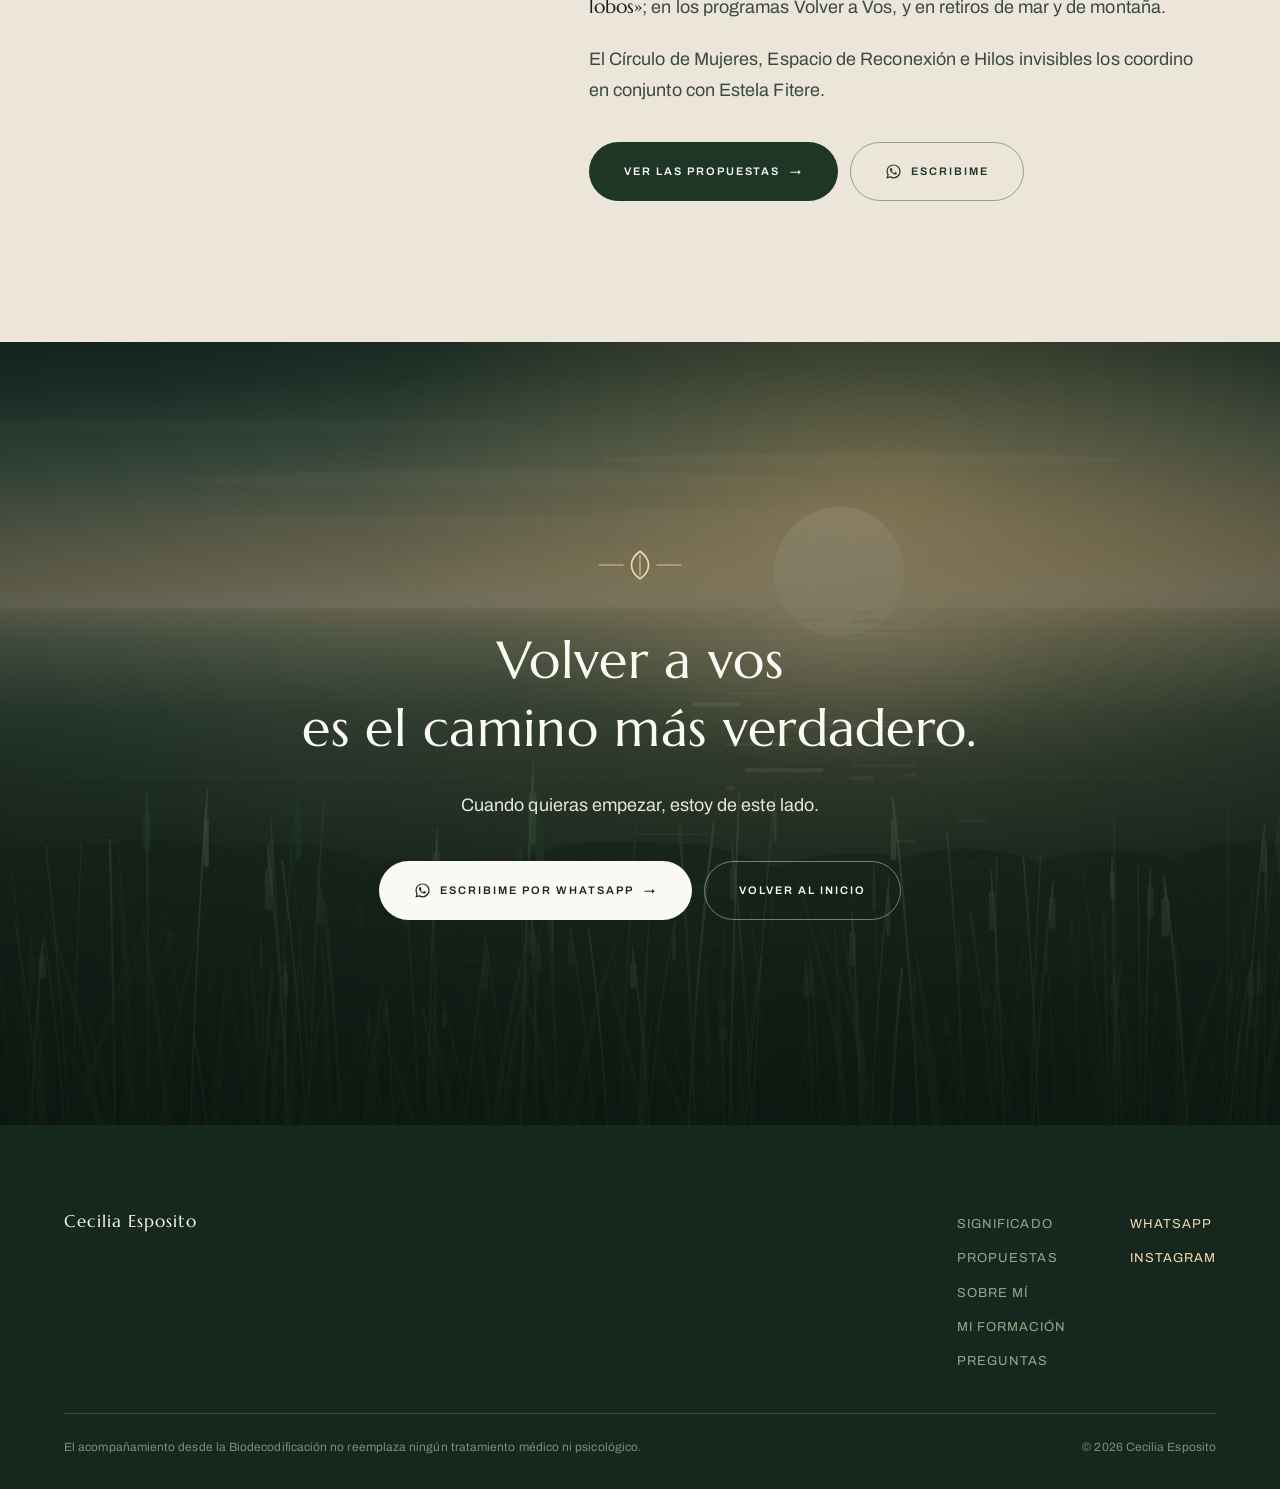
==== commit 2eadeeff: "La foto nueva de Cecilia también en Mi formación Co-Authored-By: Claude Opus 5.5 <noreply@anthropic." ====
--- a/formacion.html
+++ b/formacion.html
@@ -110,7 +110,7 @@
     <figure class="arch reveal">
       <div class="scene scene--arch">
         <img class="scene__layer" loading="lazy" decoding="async" src="assets/art/retrato.svg" alt="" aria-hidden="true">
-        <div class="scene__photo" data-slot="retrato" data-alt="Cecilia Esposito frente al mar, con montañas nevadas detrás"></div>
+        <div class="scene__photo" data-slot="retrato" data-alt="Cecilia Esposito de pie en una vereda arbolada, bajo un lapacho en flor"></div>
       </div>
     </figure>
 
